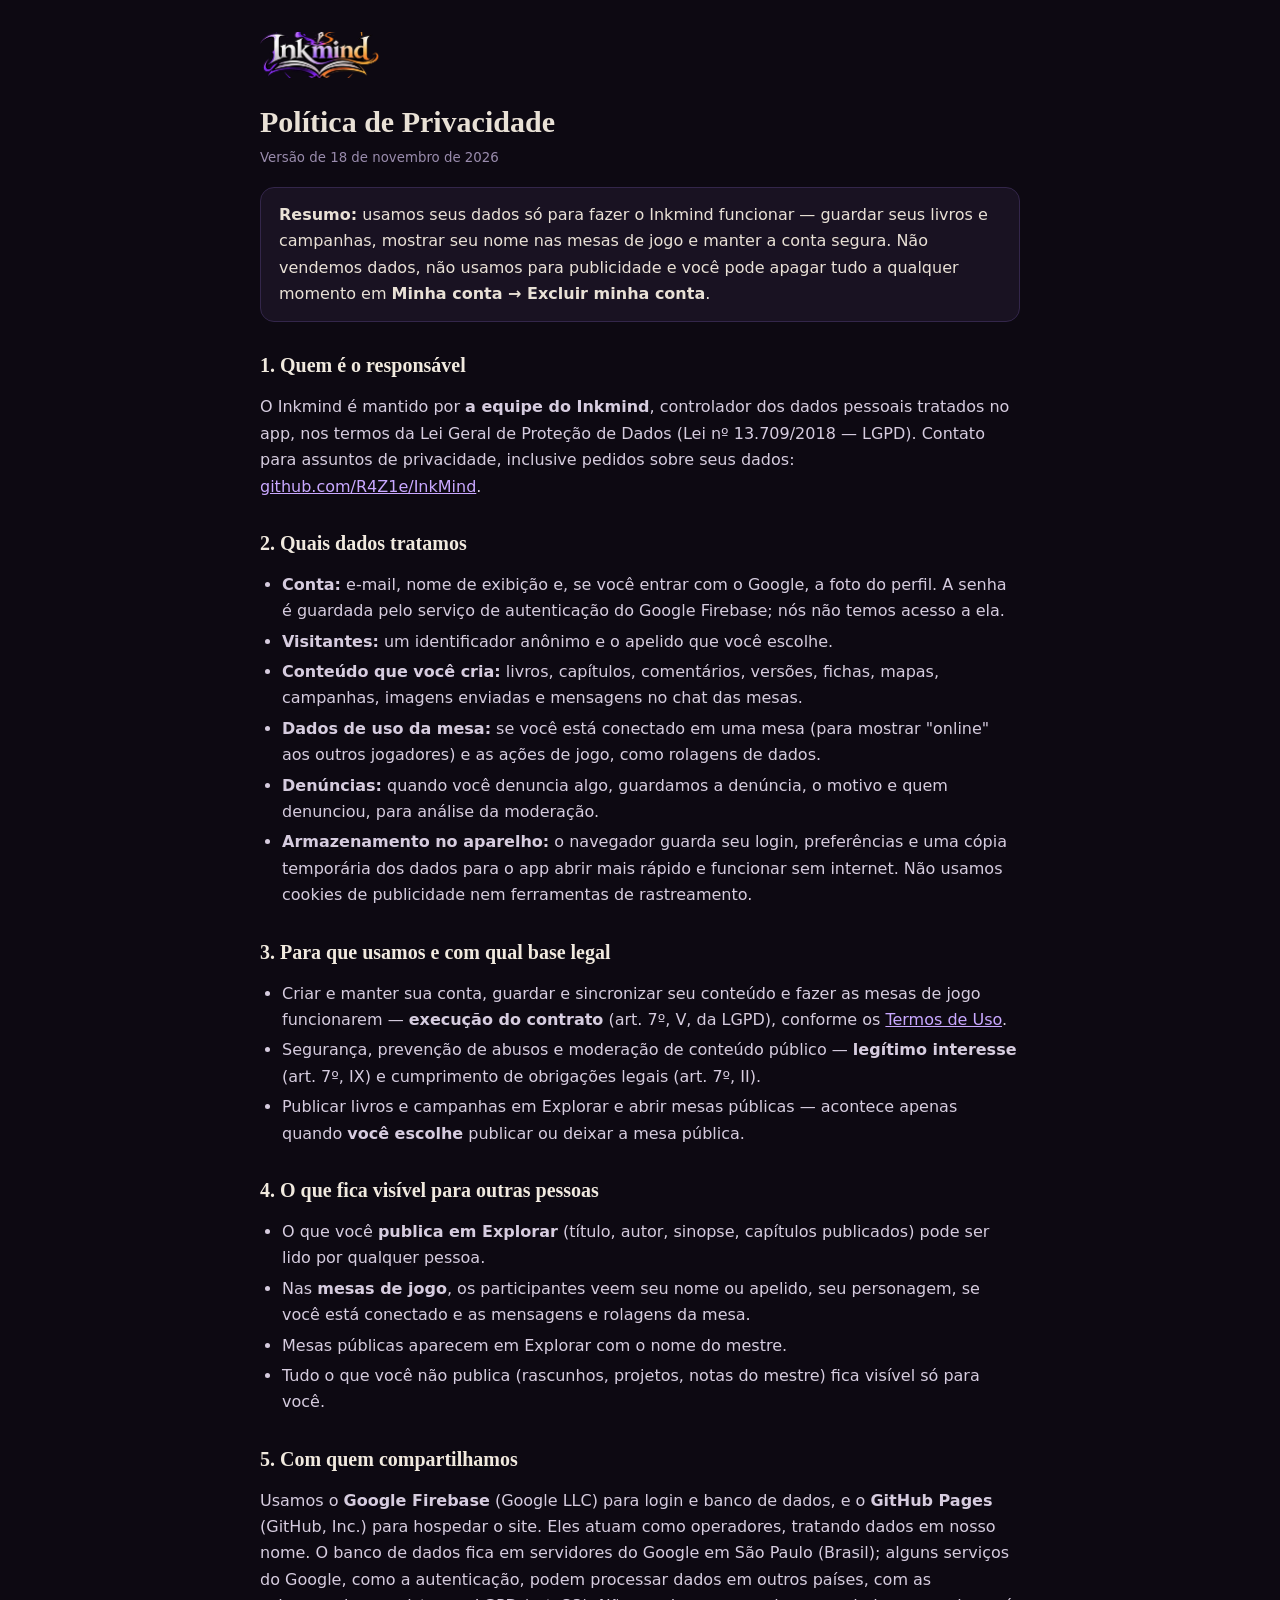
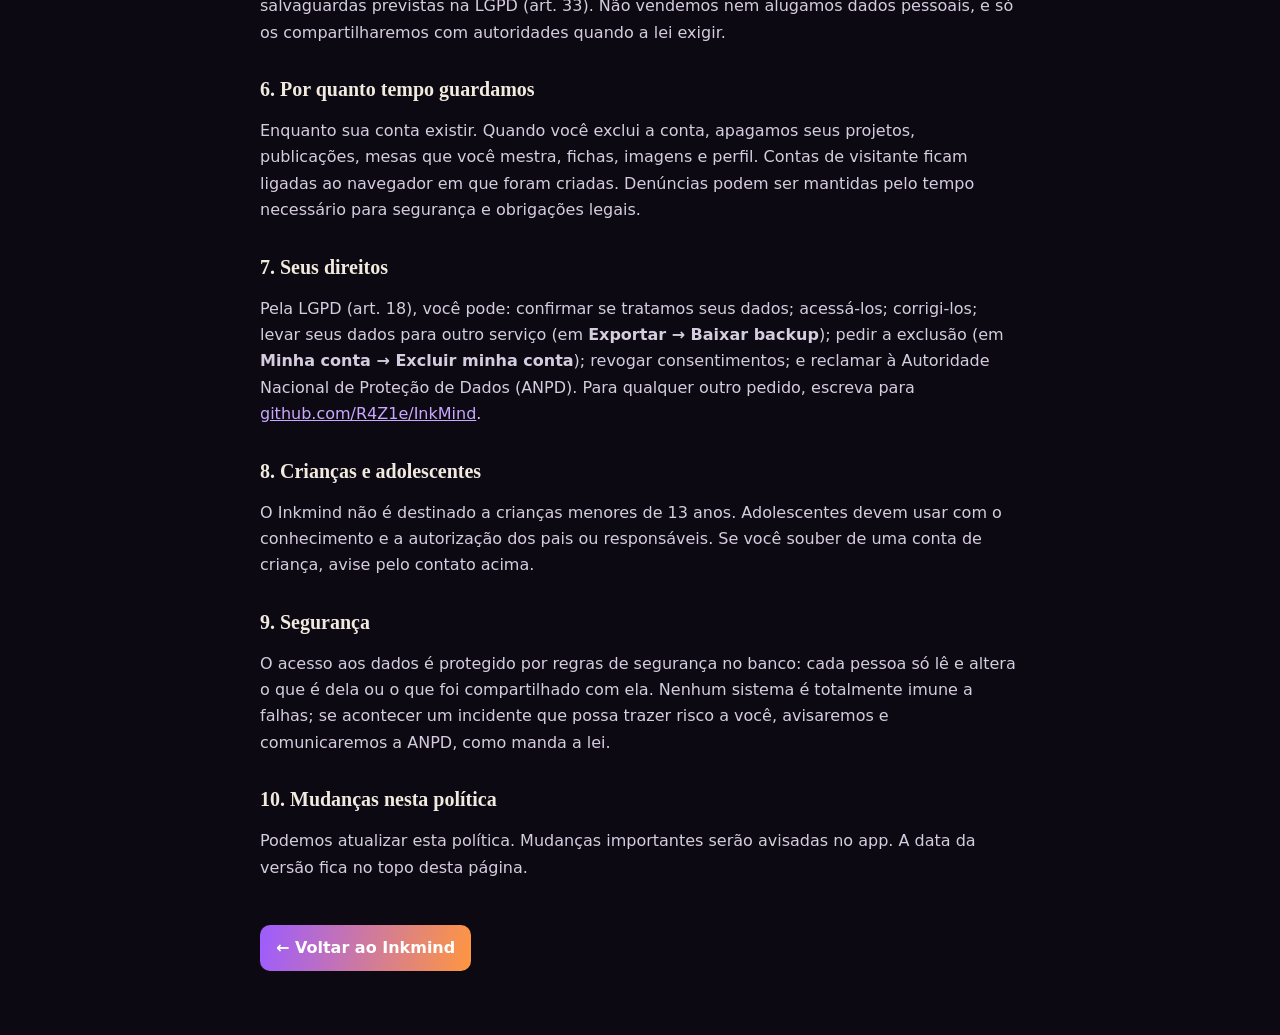
==== privacidade.html @ cc891763 "v24: termos e privacidade (LGPD), excluir conta, denúncias e bloqueio, moderação, app instalável (PW" ====
<!DOCTYPE html>
<html lang="pt-BR">
<head>
<meta charset="utf-8">
<meta name="viewport" content="width=device-width,initial-scale=1">
<title>Política de Privacidade — Inkmind</title>
<link rel="icon" href="img/icon-64.png">
<meta name="theme-color" content="#0d0912">
<style>
body{margin:0;background:#0d0912;color:#e9e1d6;font:16px/1.65 Inter,system-ui,-apple-system,Segoe UI,sans-serif}
main{max-width:760px;margin:0 auto;padding:32px 20px 64px}
header{display:flex;align-items:center;gap:12px;margin-bottom:8px}header img{height:46px}
h1{font:600 30px/1.2 Georgia,serif;margin:18px 0 4px}h2{font:600 20px/1.3 Georgia,serif;margin:30px 0 8px;color:#f1eadf}
p,li{color:#d6ccdf}a{color:#c9a8ff}small{color:#9a8cad}
.box{background:#191222;border:1px solid #33264a;border-radius:14px;padding:14px 18px;margin:16px 0}
ul{padding-left:22px}li{margin:4px 0}
.back{display:inline-block;margin-top:28px;padding:10px 16px;border-radius:10px;background:linear-gradient(100deg,#9d5cff,#ff9640);color:#fff;text-decoration:none;font-weight:600}
</style>
</head>
<body><main>
<header><a href="./"><img src="img/wordmark.webp" alt="Inkmind"></a></header>
<h1>Política de Privacidade</h1>
<small>Versão de 18 de novembro de 2026</small>

<div class="box"><b>Resumo:</b> usamos seus dados só para fazer o Inkmind funcionar — guardar seus livros e campanhas, mostrar seu nome nas mesas de jogo e manter a conta segura. Não vendemos dados, não usamos para publicidade e você pode apagar tudo a qualquer momento em <b>Minha conta → Excluir minha conta</b>.</div>

<h2>1. Quem é o responsável</h2>
<p>O Inkmind é mantido por <b>a equipe do Inkmind</b>, controlador dos dados pessoais tratados no app, nos termos da Lei Geral de Proteção de Dados (Lei nº 13.709/2018 — LGPD). Contato para assuntos de privacidade, inclusive pedidos sobre seus dados: <a href="https://github.com/R4Z1e/InkMind">github.com/R4Z1e/InkMind</a>.</p>

<h2>2. Quais dados tratamos</h2>
<ul>
<li><b>Conta:</b> e-mail, nome de exibição e, se você entrar com o Google, a foto do perfil. A senha é guardada pelo serviço de autenticação do Google Firebase; nós não temos acesso a ela.</li>
<li><b>Visitantes:</b> um identificador anônimo e o apelido que você escolhe.</li>
<li><b>Conteúdo que você cria:</b> livros, capítulos, comentários, versões, fichas, mapas, campanhas, imagens enviadas e mensagens no chat das mesas.</li>
<li><b>Dados de uso da mesa:</b> se você está conectado em uma mesa (para mostrar "online" aos outros jogadores) e as ações de jogo, como rolagens de dados.</li>
<li><b>Denúncias:</b> quando você denuncia algo, guardamos a denúncia, o motivo e quem denunciou, para análise da moderação.</li>
<li><b>Armazenamento no aparelho:</b> o navegador guarda seu login, preferências e uma cópia temporária dos dados para o app abrir mais rápido e funcionar sem internet. Não usamos cookies de publicidade nem ferramentas de rastreamento.</li>
</ul>

<h2>3. Para que usamos e com qual base legal</h2>
<ul>
<li>Criar e manter sua conta, guardar e sincronizar seu conteúdo e fazer as mesas de jogo funcionarem — <b>execução do contrato</b> (art. 7º, V, da LGPD), conforme os <a href="termos.html">Termos de Uso</a>.</li>
<li>Segurança, prevenção de abusos e moderação de conteúdo público — <b>legítimo interesse</b> (art. 7º, IX) e cumprimento de obrigações legais (art. 7º, II).</li>
<li>Publicar livros e campanhas em Explorar e abrir mesas públicas — acontece apenas quando <b>você escolhe</b> publicar ou deixar a mesa pública.</li>
</ul>

<h2>4. O que fica visível para outras pessoas</h2>
<ul>
<li>O que você <b>publica em Explorar</b> (título, autor, sinopse, capítulos publicados) pode ser lido por qualquer pessoa.</li>
<li>Nas <b>mesas de jogo</b>, os participantes veem seu nome ou apelido, seu personagem, se você está conectado e as mensagens e rolagens da mesa.</li>
<li>Mesas públicas aparecem em Explorar com o nome do mestre.</li>
<li>Tudo o que você não publica (rascunhos, projetos, notas do mestre) fica visível só para você.</li>
</ul>

<h2>5. Com quem compartilhamos</h2>
<p>Usamos o <b>Google Firebase</b> (Google LLC) para login e banco de dados, e o <b>GitHub Pages</b> (GitHub, Inc.) para hospedar o site. Eles atuam como operadores, tratando dados em nosso nome. O banco de dados fica em servidores do Google em São Paulo (Brasil); alguns serviços do Google, como a autenticação, podem processar dados em outros países, com as salvaguardas previstas na LGPD (art. 33). Não vendemos nem alugamos dados pessoais, e só os compartilharemos com autoridades quando a lei exigir.</p>

<h2>6. Por quanto tempo guardamos</h2>
<p>Enquanto sua conta existir. Quando você exclui a conta, apagamos seus projetos, publicações, mesas que você mestra, fichas, imagens e perfil. Contas de visitante ficam ligadas ao navegador em que foram criadas. Denúncias podem ser mantidas pelo tempo necessário para segurança e obrigações legais.</p>

<h2>7. Seus direitos</h2>
<p>Pela LGPD (art. 18), você pode: confirmar se tratamos seus dados; acessá-los; corrigi-los; levar seus dados para outro serviço (em <b>Exportar → Baixar backup</b>); pedir a exclusão (em <b>Minha conta → Excluir minha conta</b>); revogar consentimentos; e reclamar à Autoridade Nacional de Proteção de Dados (ANPD). Para qualquer outro pedido, escreva para <a href="https://github.com/R4Z1e/InkMind">github.com/R4Z1e/InkMind</a>.</p>

<h2>8. Crianças e adolescentes</h2>
<p>O Inkmind não é destinado a crianças menores de 13 anos. Adolescentes devem usar com o conhecimento e a autorização dos pais ou responsáveis. Se você souber de uma conta de criança, avise pelo contato acima.</p>

<h2>9. Segurança</h2>
<p>O acesso aos dados é protegido por regras de segurança no banco: cada pessoa só lê e altera o que é dela ou o que foi compartilhado com ela. Nenhum sistema é totalmente imune a falhas; se acontecer um incidente que possa trazer risco a você, avisaremos e comunicaremos a ANPD, como manda a lei.</p>

<h2>10. Mudanças nesta política</h2>
<p>Podemos atualizar esta política. Mudanças importantes serão avisadas no app. A data da versão fica no topo desta página.</p>

<a class="back" href="./">← Voltar ao Inkmind</a>
</main></body>
</html>
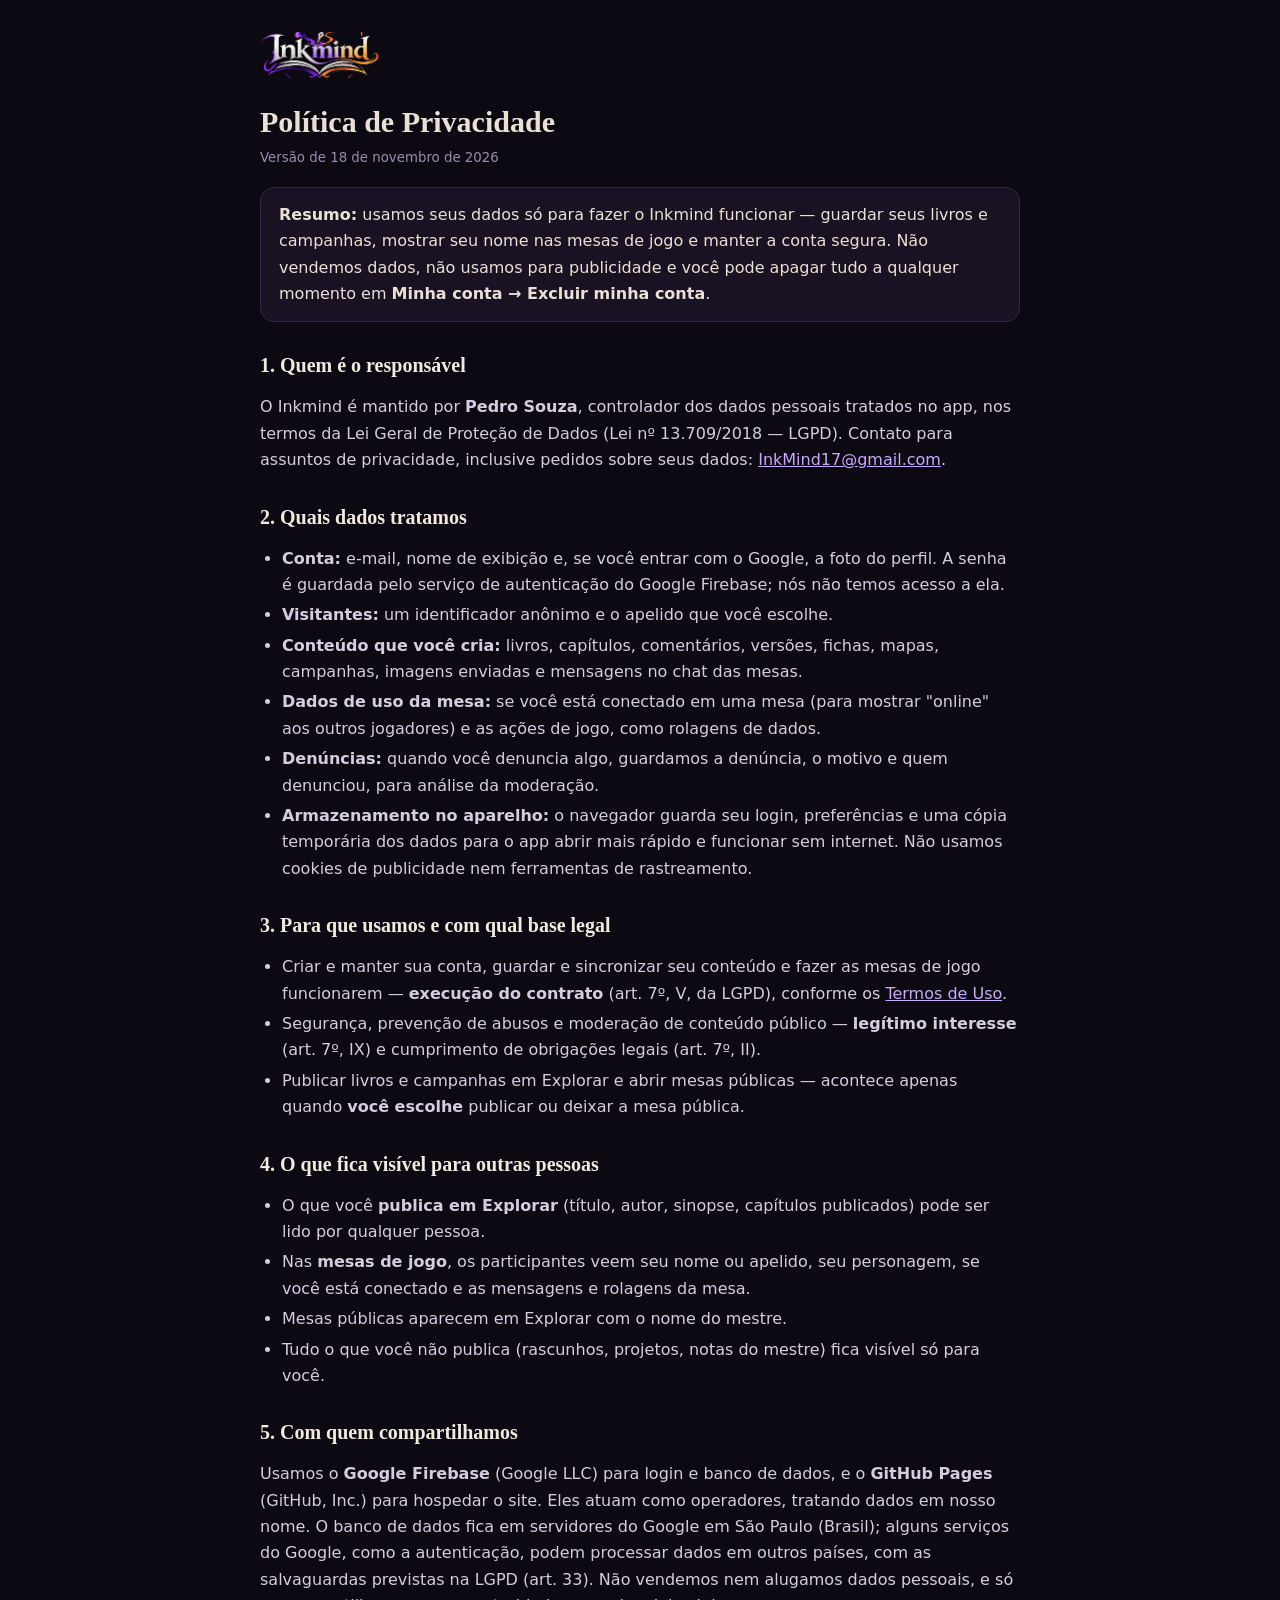
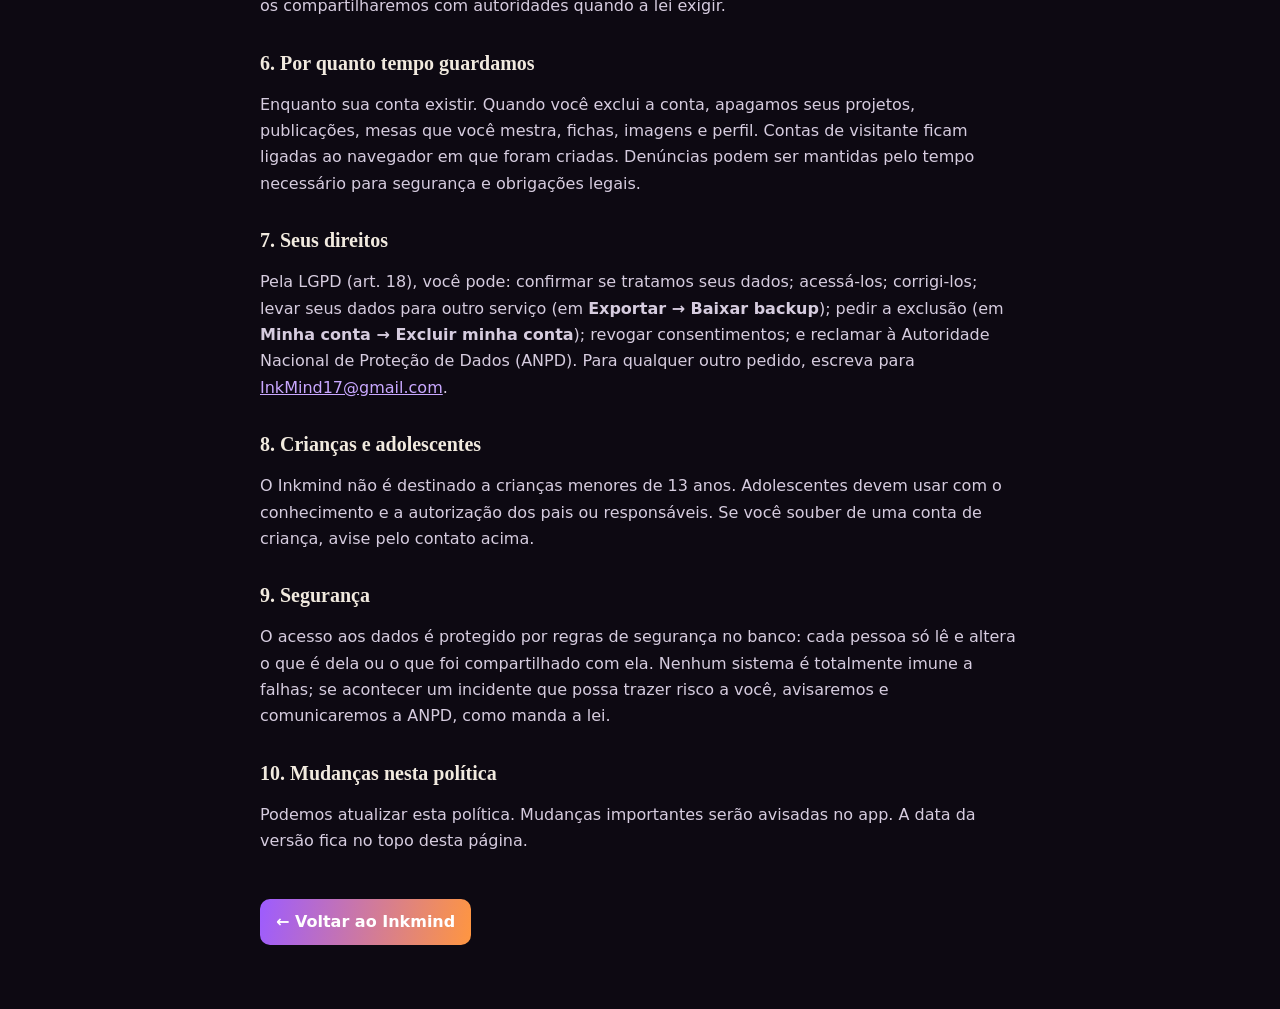
==== commit b063d711: "v28: código separado em arquivos (css/ e js/), testes automáticos no GitHub Actions, economia de lei" ====
--- a/privacidade.html
+++ b/privacidade.html
@@ -25,7 +25,7 @@
 <div class="box"><b>Resumo:</b> usamos seus dados só para fazer o Inkmind funcionar — guardar seus livros e campanhas, mostrar seu nome nas mesas de jogo e manter a conta segura. Não vendemos dados, não usamos para publicidade e você pode apagar tudo a qualquer momento em <b>Minha conta → Excluir minha conta</b>.</div>
 
 <h2>1. Quem é o responsável</h2>
-<p>O Inkmind é mantido por <b>a equipe do Inkmind</b>, controlador dos dados pessoais tratados no app, nos termos da Lei Geral de Proteção de Dados (Lei nº 13.709/2018 — LGPD). Contato para assuntos de privacidade, inclusive pedidos sobre seus dados: <a href="https://github.com/R4Z1e/InkMind">github.com/R4Z1e/InkMind</a>.</p>
+<p>O Inkmind é mantido por <b>Pedro Souza</b>, controlador dos dados pessoais tratados no app, nos termos da Lei Geral de Proteção de Dados (Lei nº 13.709/2018 — LGPD). Contato para assuntos de privacidade, inclusive pedidos sobre seus dados: <a href="mailto:InkMind17@gmail.com">InkMind17@gmail.com</a>.</p>
 
 <h2>2. Quais dados tratamos</h2>
 <ul>
@@ -59,7 +59,7 @@
 <p>Enquanto sua conta existir. Quando você exclui a conta, apagamos seus projetos, publicações, mesas que você mestra, fichas, imagens e perfil. Contas de visitante ficam ligadas ao navegador em que foram criadas. Denúncias podem ser mantidas pelo tempo necessário para segurança e obrigações legais.</p>
 
 <h2>7. Seus direitos</h2>
-<p>Pela LGPD (art. 18), você pode: confirmar se tratamos seus dados; acessá-los; corrigi-los; levar seus dados para outro serviço (em <b>Exportar → Baixar backup</b>); pedir a exclusão (em <b>Minha conta → Excluir minha conta</b>); revogar consentimentos; e reclamar à Autoridade Nacional de Proteção de Dados (ANPD). Para qualquer outro pedido, escreva para <a href="https://github.com/R4Z1e/InkMind">github.com/R4Z1e/InkMind</a>.</p>
+<p>Pela LGPD (art. 18), você pode: confirmar se tratamos seus dados; acessá-los; corrigi-los; levar seus dados para outro serviço (em <b>Exportar → Baixar backup</b>); pedir a exclusão (em <b>Minha conta → Excluir minha conta</b>); revogar consentimentos; e reclamar à Autoridade Nacional de Proteção de Dados (ANPD). Para qualquer outro pedido, escreva para <a href="mailto:InkMind17@gmail.com">InkMind17@gmail.com</a>.</p>
 
 <h2>8. Crianças e adolescentes</h2>
 <p>O Inkmind não é destinado a crianças menores de 13 anos. Adolescentes devem usar com o conhecimento e a autorização dos pais ou responsáveis. Se você souber de uma conta de criança, avise pelo contato acima.</p>
